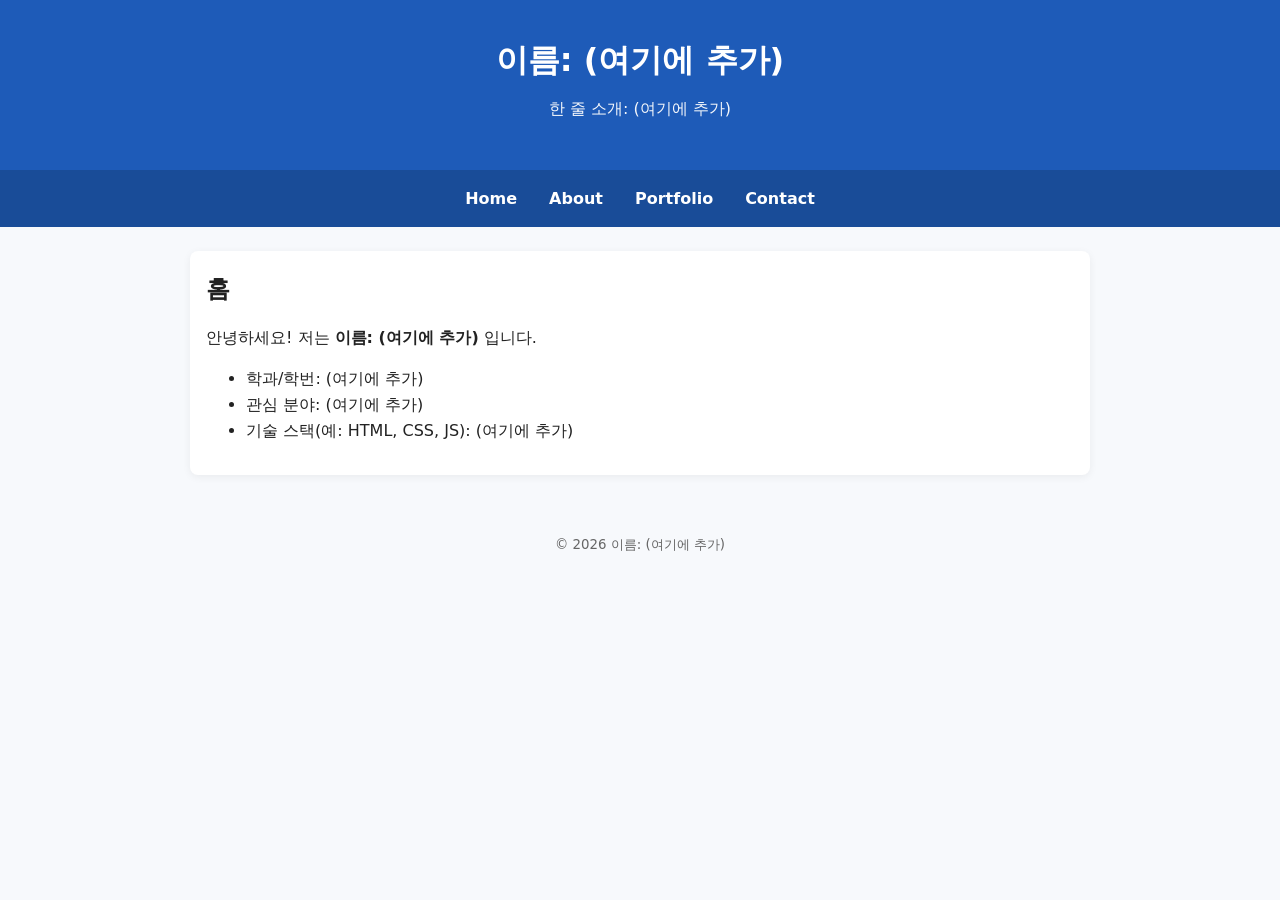
==== index.html @ 601734fd "Add files via upload" ====
<!DOCTYPE html>
<html lang="ko">
<head>
  <meta charset="UTF-8" />
  <meta name="viewport" content="width=device-width, initial-scale=1.0"/>
  <title>인터넷활용 실습 템플릿</title>
  <link rel="stylesheet" href="style.css">
</head>
<body>
<header>
  <h1>이름: (여기에 추가)</h1>
  <p class="subtitle">한 줄 소개: (여기에 추가)</p>
</header>
<nav>
  <a href="index.html">Home</a>
  <a href="about.html">About</a>
  <a href="portfolio.html">Portfolio</a>
  <a href="contact.html">Contact</a>
</nav>
<main class="container">
<section>
  <h2>홈</h2>
  <p>안녕하세요! 저는 <strong>이름: (여기에 추가)</strong> 입니다.</p>
  <ul>
    <li>학과/학번: (여기에 추가)</li>
    <li>관심 분야: (여기에 추가)</li>
    <li>기술 스택(예: HTML, CSS, JS): (여기에 추가)</li>
  </ul>
</section>
</main>
<footer>
  <small>&copy; <span id="year"></span> 이름: (여기에 추가)</small>
</footer>
<script src="script.js"></script>
</body>
</html>
---- style.css ----
/* =============================================================
   색상 테마는 "여기"에서 바꿉니다. (파랑 계열 기본)
   원하는 색상 코드로 아래 4가지만 바꿔보세요.
   ------------------------------------------------------------- */
:root {
  --primary: #1e5bb8;      /* 메인 포인트 색상 */
  --primary-dark: #194c98; /* 호버/진한 포인트 */
  --bg: #f7f9fc;           /* 전체 배경 색 */
  --text: #222222;         /* 본문 글자 색 */
}
/* ============================================================= */

* { box-sizing: border-box; }
body {
  margin: 0;
  font-family: system-ui, -apple-system, "Segoe UI", Roboto, "Noto Sans KR", Arial, sans-serif;
  background: var(--bg);
  color: var(--text);
  line-height: 1.6;
}

header {
  padding: 2rem 1rem;
  text-align: center;
  background: var(--primary);
  color: #ffffff;
}
header .subtitle { margin-top: .25rem; opacity: .95; }

nav {
  background: var(--primary-dark);
  display: flex;
  gap: 1rem;
  padding: .75rem 1rem;
  justify-content: center;
  flex-wrap: wrap;
}
nav a {
  color: #ffffff;
  text-decoration: none;
  font-weight: 600;
  padding: .25rem .5rem;
}
nav a:hover { text-decoration: underline; }

.container {
  max-width: 900px;
  margin: 1.5rem auto;
  padding: 1rem;
  background: #ffffff;
  border-radius: 8px;
  box-shadow: 0 2px 8px rgba(0,0,0,.06);
}

section { margin-bottom: 1rem; }
h1, h2, h3 { margin: .2rem 0 .6rem; }

.contact-form {
  display: grid;
  grid-template-columns: 1fr;
  gap: .5rem;
  margin-top: 1rem;
}
input, textarea {
  width: 100%;
  padding: .6rem;
  border: 1px solid #ddd;
  border-radius: 6px;
  font: inherit;
}
button {
  padding: .6rem .8rem;
  border: none;
  border-radius: 6px;
  background: var(--primary);
  color: #fff;
  cursor: pointer;
  font-weight: 600;
}
button:hover { background: var(--primary-dark); }

footer {
  text-align: center;
  padding: 2rem 1rem;
  color: #666;
}

@media (max-width: 600px) {
  header h1 { font-size: 1.25rem; }
  .container { margin: 1rem; padding: .75rem; }
}
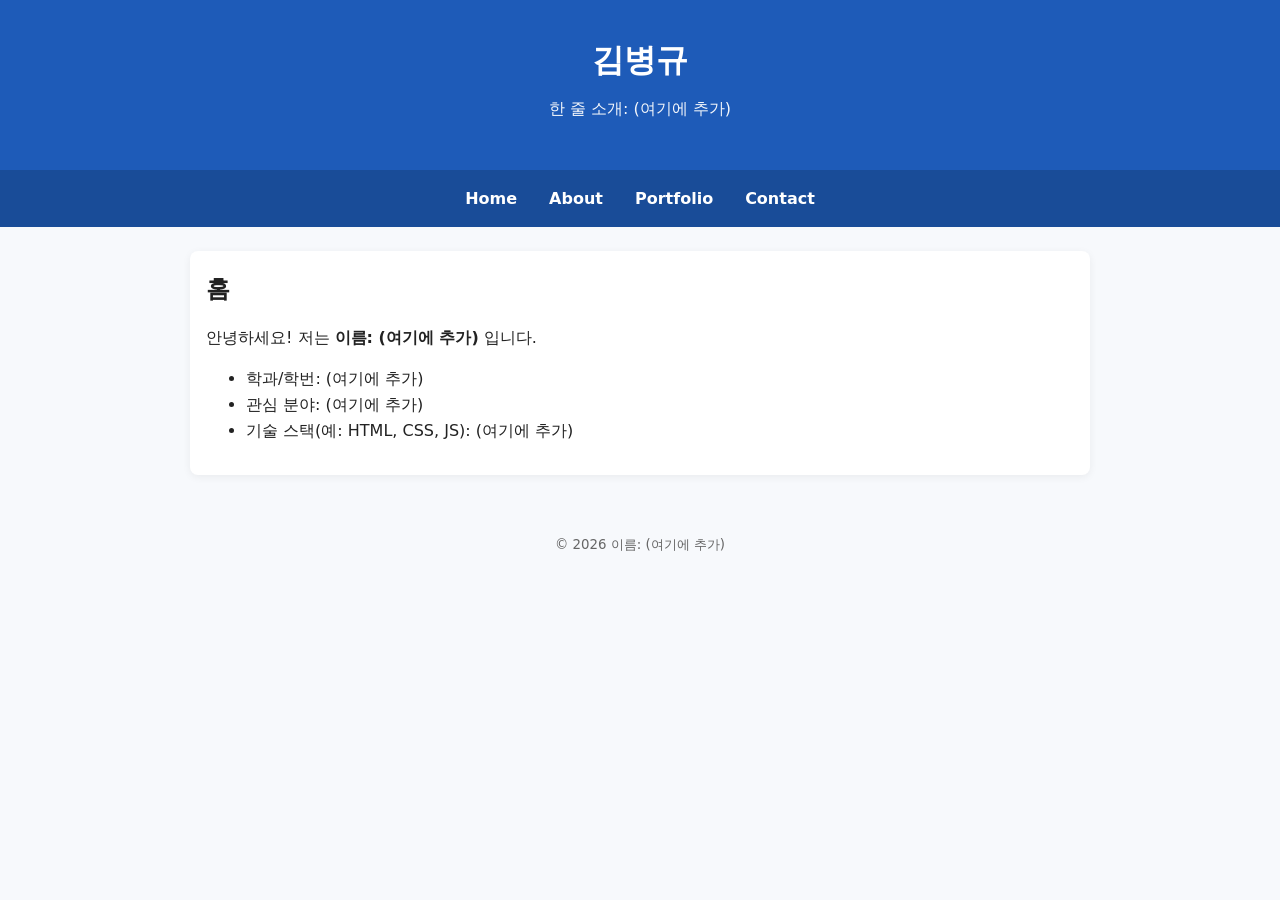
==== commit 87030d36: "Add files via upload" ====
--- a/index.html
+++ b/index.html
@@ -8,7 +8,7 @@
 </head>
 <body>
 <header>
-  <h1>이름: (여기에 추가)</h1>
+  <h1>김병규</h1>
   <p class="subtitle">한 줄 소개: (여기에 추가)</p>
 </header>
 <nav>
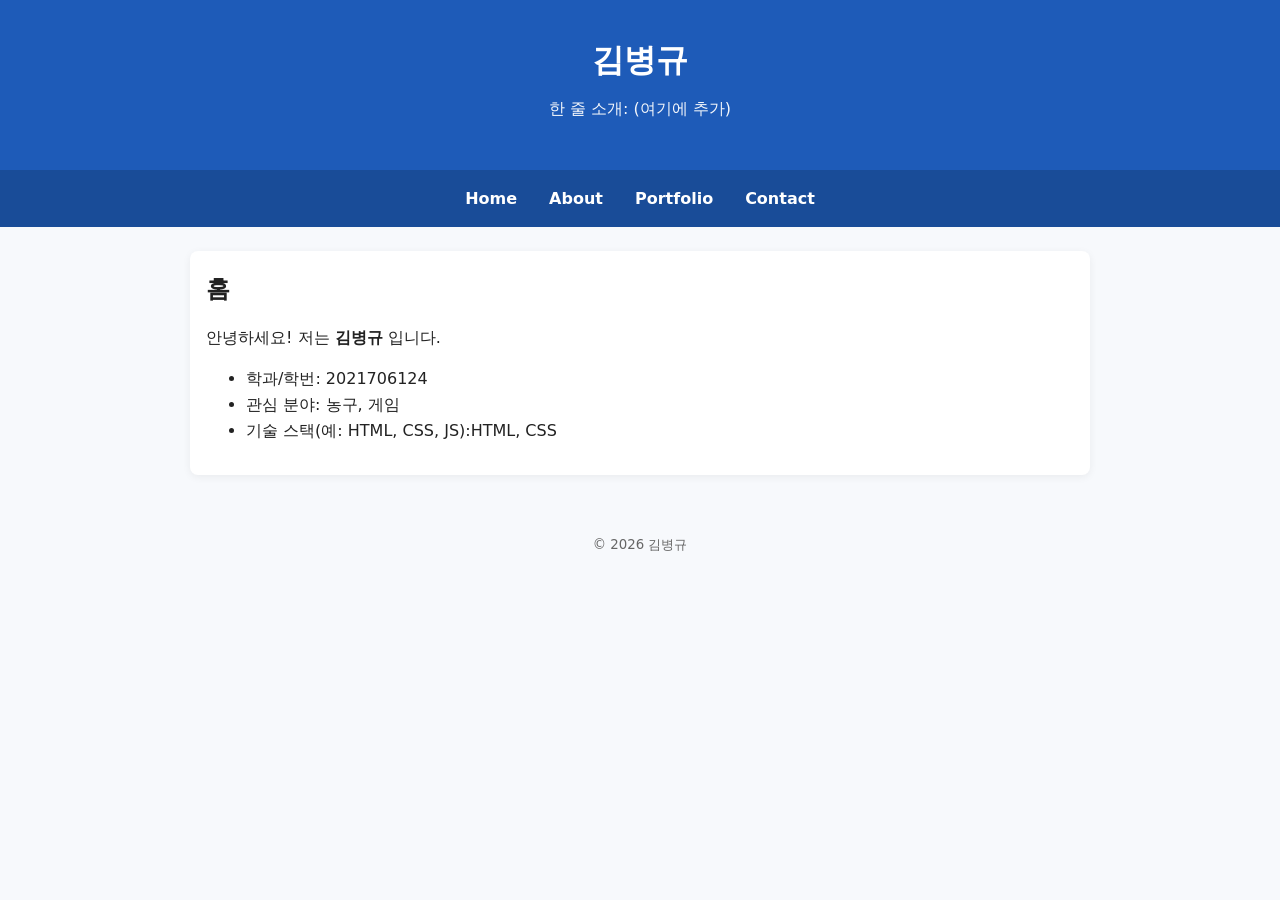
==== commit 6488fbed: "Add files via upload" ====
--- a/index.html
+++ b/index.html
@@ -20,16 +20,16 @@
 <main class="container">
 <section>
   <h2>홈</h2>
-  <p>안녕하세요! 저는 <strong>이름: (여기에 추가)</strong> 입니다.</p>
+  <p>안녕하세요! 저는 <strong>김병규</strong> 입니다.</p>
   <ul>
-    <li>학과/학번: (여기에 추가)</li>
-    <li>관심 분야: (여기에 추가)</li>
-    <li>기술 스택(예: HTML, CSS, JS): (여기에 추가)</li>
+    <li>학과/학번: 2021706124</li>
+    <li>관심 분야: 농구, 게임</li>
+    <li>기술 스택(예: HTML, CSS, JS):HTML, CSS </li>
   </ul>
 </section>
 </main>
 <footer>
-  <small>&copy; <span id="year"></span> 이름: (여기에 추가)</small>
+  <small>&copy; <span id="year"></span> 김병규</small>
 </footer>
 <script src="script.js"></script>
 </body>
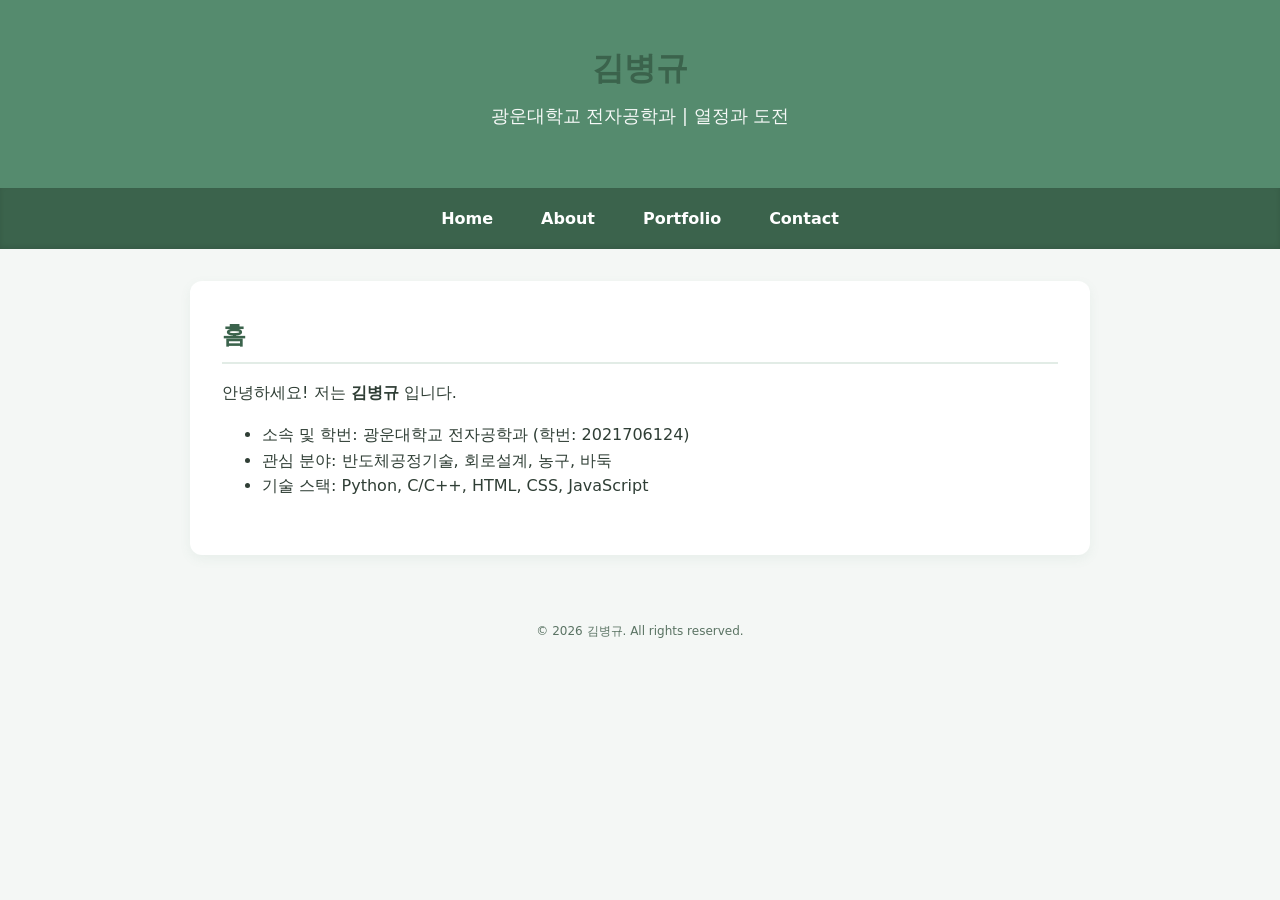
==== commit 5a90610c: "Add files via upload" ====
--- a/index.html
+++ b/index.html
@@ -3,13 +3,13 @@
 <head>
   <meta charset="UTF-8" />
   <meta name="viewport" content="width=device-width, initial-scale=1.0"/>
-  <title>인터넷활용 실습 템플릿</title>
+  <title>김병규 - 홈</title>
   <link rel="stylesheet" href="style.css">
 </head>
 <body>
 <header>
   <h1>김병규</h1>
-  <p class="subtitle">한 줄 소개: (여기에 추가)</p>
+  <p class="subtitle">광운대학교 전자공학과 | 열정과 도전</p>
 </header>
 <nav>
   <a href="index.html">Home</a>
@@ -22,14 +22,14 @@
   <h2>홈</h2>
   <p>안녕하세요! 저는 <strong>김병규</strong> 입니다.</p>
   <ul>
-    <li>학과/학번: 2021706124</li>
-    <li>관심 분야: 농구, 게임</li>
-    <li>기술 스택(예: HTML, CSS, JS):HTML, CSS </li>
+    <li>소속 및 학번: 광운대학교 전자공학과 (학번: 2021706124)</li>
+    <li>관심 분야: 반도체공정기술, 회로설계, 농구, 바둑</li>
+    <li>기술 스택: Python, C/C++, HTML, CSS, JavaScript</li>
   </ul>
 </section>
 </main>
 <footer>
-  <small>&copy; <span id="year"></span> 김병규</small>
+  <small>&copy; <span id="year"></span> 김병규. All rights reserved.</small>
 </footer>
 <script src="script.js"></script>
 </body>
--- a/style.css
+++ b/style.css
@@ -1,12 +1,11 @@
 /* =============================================================
-   색상 테마는 "여기"에서 바꿉니다. (파랑 계열 기본)
-   원하는 색상 코드로 아래 4가지만 바꿔보세요.
+   파스텔 초록색 테마
    ------------------------------------------------------------- */
 :root {
-  --primary: #1e5bb8;      /* 메인 포인트 색상 */
-  --primary-dark: #194c98; /* 호버/진한 포인트 */
-  --bg: #f7f9fc;           /* 전체 배경 색 */
-  --text: #222222;         /* 본문 글자 색 */
+  --primary: #558b6e;      /* 메인 포인트 색상 (세련된 파스텔 그린) */
+  --primary-dark: #3b634c; /* 호버/진한 포인트 */
+  --bg: #f4f7f5;           /* 전체 부드러운 초록빛 배경 */
+  --text: #2f3e35;         /* 본문 글자 색 */
 }
 /* ============================================================= */
 
@@ -20,72 +19,100 @@
 }
 
 header {
-  padding: 2rem 1rem;
+  padding: 2.5rem 1rem;
   text-align: center;
   background: var(--primary);
   color: #ffffff;
+  box-shadow: 0 2px 4px rgba(0,0,0,0.05);
 }
-header .subtitle { margin-top: .25rem; opacity: .95; }
+header h1 {
+  margin-bottom: 0.5rem;
+  font-size: 2rem;
+}
+header .subtitle { margin-top: .25rem; opacity: .95; font-size: 1.1rem; }
 
 nav {
   background: var(--primary-dark);
   display: flex;
-  gap: 1rem;
-  padding: .75rem 1rem;
+  gap: 1.5rem;
+  padding: 0.85rem 1rem;
   justify-content: center;
   flex-wrap: wrap;
+  box-shadow: inset 0 -2px 5px rgba(0,0,0,0.1);
 }
 nav a {
   color: #ffffff;
   text-decoration: none;
   font-weight: 600;
-  padding: .25rem .5rem;
+  padding: .25rem .75rem;
+  border-radius: 4px;
+  transition: background 0.2s;
 }
-nav a:hover { text-decoration: underline; }
+nav a:hover { 
+  background: rgba(255, 255, 255, 0.2);
+  text-decoration: none; 
+}
 
 .container {
   max-width: 900px;
-  margin: 1.5rem auto;
-  padding: 1rem;
+  margin: 2rem auto;
+  padding: 2rem;
   background: #ffffff;
-  border-radius: 8px;
-  box-shadow: 0 2px 8px rgba(0,0,0,.06);
+  border-radius: 12px;
+  box-shadow: 0 4px 12px rgba(85, 139, 110, 0.08);
 }
 
-section { margin-bottom: 1rem; }
-h1, h2, h3 { margin: .2rem 0 .6rem; }
+section { margin-bottom: 1.5rem; }
+h1, h2, h3 { margin: .2rem 0 .6rem; color: var(--primary-dark); }
+h2 {
+  border-bottom: 2px solid #e2ece6;
+  padding-bottom: 0.5rem;
+}
 
 .contact-form {
   display: grid;
   grid-template-columns: 1fr;
-  gap: .5rem;
+  gap: .75rem;
   margin-top: 1rem;
+}
+label {
+  font-weight: 600;
+  font-size: 0.95rem;
 }
 input, textarea {
   width: 100%;
-  padding: .6rem;
-  border: 1px solid #ddd;
+  padding: .75rem;
+  border: 1px solid #d0dfd6;
   border-radius: 6px;
   font: inherit;
+  background: #fafcfb;
+}
+input:focus, textarea:focus {
+  outline: none;
+  border-color: var(--primary);
+  box-shadow: 0 0 0 3px rgba(85, 139, 110, 0.15);
 }
 button {
-  padding: .6rem .8rem;
+  padding: .75rem 1rem;
   border: none;
   border-radius: 6px;
   background: var(--primary);
   color: #fff;
   cursor: pointer;
   font-weight: 600;
+  font-size: 1rem;
+  transition: background 0.2s;
 }
 button:hover { background: var(--primary-dark); }
 
 footer {
   text-align: center;
   padding: 2rem 1rem;
-  color: #666;
+  color: #5a7363;
+  font-size: 0.9rem;
 }
 
 @media (max-width: 600px) {
-  header h1 { font-size: 1.25rem; }
-  .container { margin: 1rem; padding: .75rem; }
+  header h1 { font-size: 1.5rem; }
+  .container { margin: 1rem; padding: 1rem; }
 }
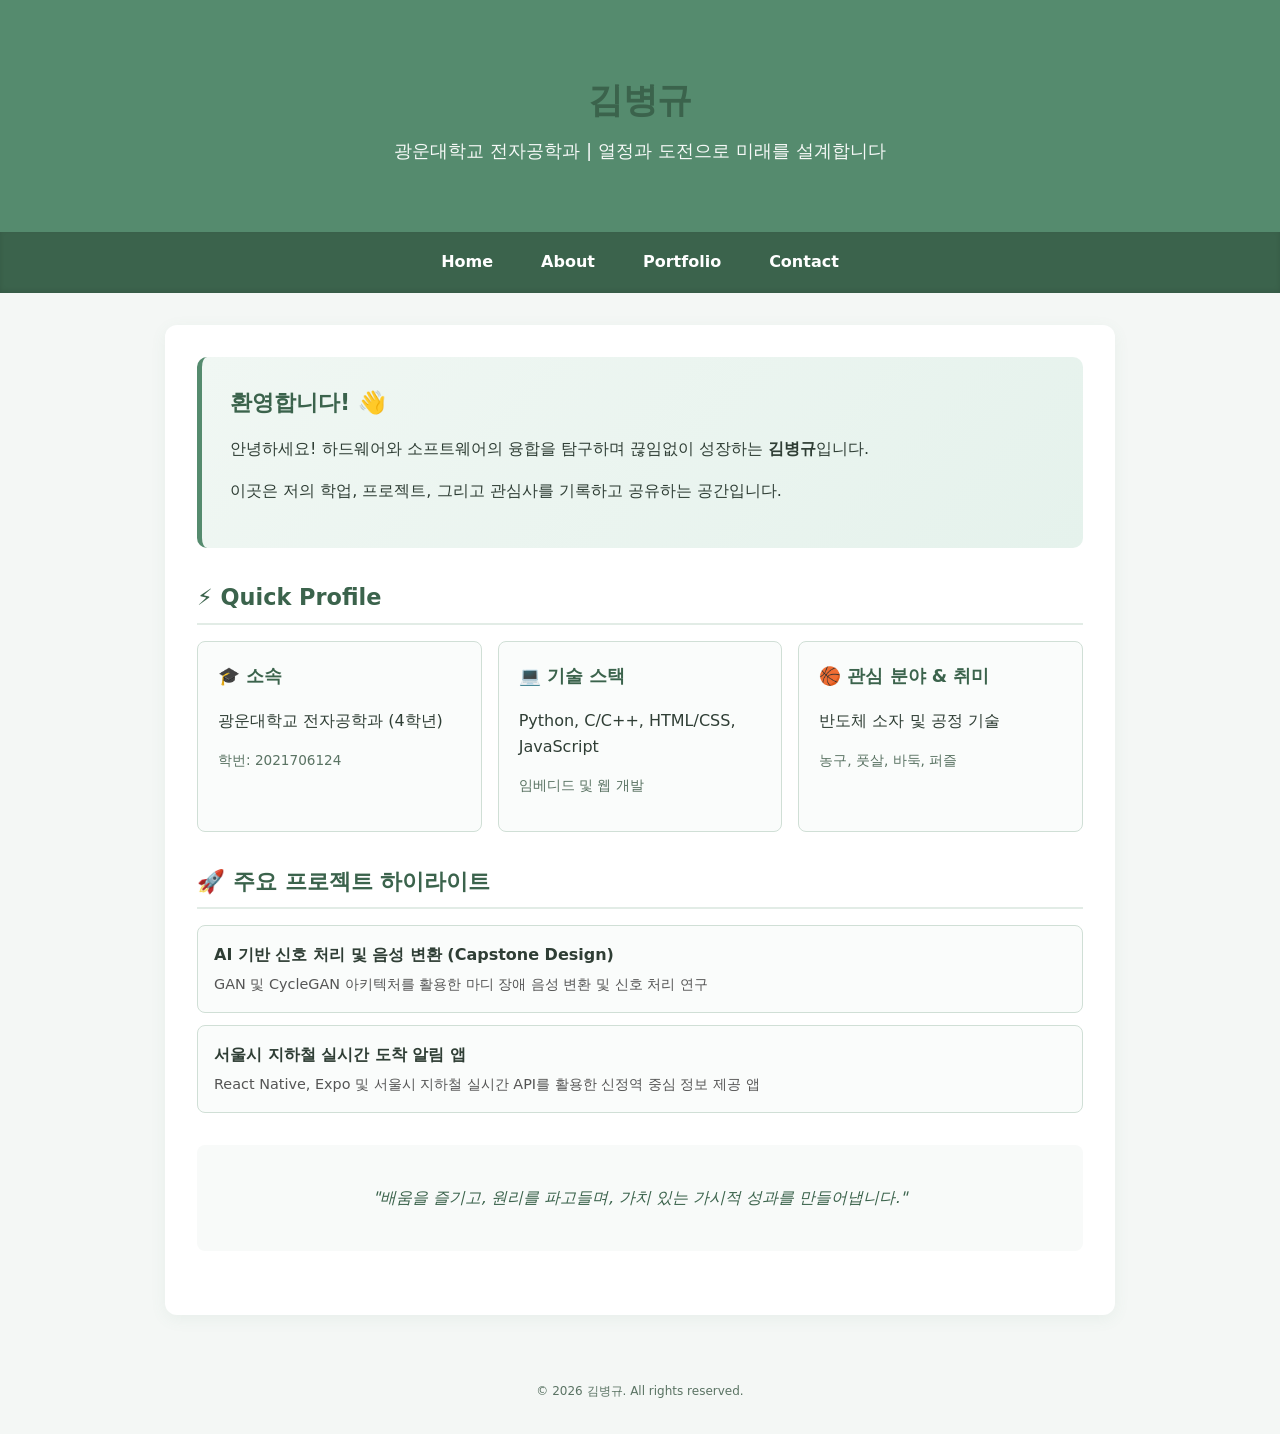
==== commit 53bd4ca4: "Add files via upload" ====
--- a/index.html
+++ b/index.html
@@ -9,7 +9,7 @@
 <body>
 <header>
   <h1>김병규</h1>
-  <p class="subtitle">광운대학교 전자공학과 | 열정과 도전</p>
+  <p class="subtitle">광운대학교 전자공학과 | 열정과 도전으로 미래를 설계합니다</p>
 </header>
 <nav>
   <a href="index.html">Home</a>
@@ -18,15 +18,50 @@
   <a href="contact.html">Contact</a>
 </nav>
 <main class="container">
-<section>
-  <h2>홈</h2>
-  <p>안녕하세요! 저는 <strong>김병규</strong> 입니다.</p>
-  <ul>
-    <li>소속 및 학번: 광운대학교 전자공학과 (학번: 2021706124)</li>
-    <li>관심 분야: 반도체공정기술, 회로설계, 농구, 바둑</li>
-    <li>기술 스택: Python, C/C++, HTML, CSS, JavaScript</li>
-  </ul>
-</section>
+  <section class="hero-card">
+    <h2>환영합니다! 👋</h2>
+    <p>안녕하세요! 하드웨어와 소프트웨어의 융합을 탐구하며 끊임없이 성장하는 <strong>김병규</strong>입니다.</p>
+    <p>이곳은 저의 학업, 프로젝트, 그리고 관심사를 기록하고 공유하는 공간입니다.</p>
+  </section>
+
+  <section>
+    <h2>⚡ Quick Profile</h2>
+    <div class="grid-cards">
+      <div class="card">
+        <h3>🎓 소속</h3>
+        <p>광운대학교 전자공학과 (4학년)</p>
+        <p class="card-sub">학번: 2021706124</p>
+      </div>
+      <div class="card">
+        <h3>💻 기술 스택</h3>
+        <p>Python, C/C++, HTML/CSS, JavaScript</p>
+        <p class="card-sub">임베디드 및 웹 개발</p>
+      </div>
+      <div class="card">
+        <h3>🏀 관심 분야 & 취미</h3>
+        <p>반도체 소자 및 공정 기술</p>
+        <p class="card-sub">농구, 풋살, 바둑, 퍼즐</p>
+      </div>
+    </div>
+  </section>
+
+  <section>
+    <h2>🚀 주요 프로젝트 하이라이트</h2>
+    <ul class="highlight-list">
+      <li>
+        <strong>AI 기반 신호 처리 및 음성 변환 (Capstone Design)</strong><br>
+        <span class="desc">GAN 및 CycleGAN 아키텍처를 활용한 마디 장애 음성 변환 및 신호 처리 연구</span>
+      </li>
+      <li>
+        <strong>서울시 지하철 실시간 도착 알림 앱</strong><br>
+        <span class="desc">React Native, Expo 및 서울시 지하철 실시간 API를 활용한 신정역 중심 정보 제공 앱</span>
+      </li>
+    </ul>
+  </section>
+
+  <section class="quote-section">
+    <blockquote>"배움을 즐기고, 원리를 파고들며, 가치 있는 가시적 성과를 만들어냅니다."</blockquote>
+  </section>
 </main>
 <footer>
   <small>&copy; <span id="year"></span> 김병규. All rights reserved.</small>
--- a/style.css
+++ b/style.css
@@ -1,13 +1,14 @@
 /* =============================================================
-   파스텔 초록색 테마
+   파스텔 초록색 테마 (업그레이드된 홈 화면 스타일)
    ------------------------------------------------------------- */
 :root {
   --primary: #558b6e;      /* 메인 포인트 색상 (세련된 파스텔 그린) */
   --primary-dark: #3b634c; /* 호버/진한 포인트 */
   --bg: #f4f7f5;           /* 전체 부드러운 초록빛 배경 */
   --text: #2f3e35;         /* 본문 글자 색 */
+  --card-bg: #fafcfb;      /* 카드 배경 색 */
+  --border-color: #d0dfd6; /* 테두리 색상 */
 }
-/* ============================================================= */
 
 * { box-sizing: border-box; }
 body {
@@ -19,17 +20,22 @@
 }
 
 header {
-  padding: 2.5rem 1rem;
+  padding: 3rem 1rem;
   text-align: center;
   background: var(--primary);
   color: #ffffff;
-  box-shadow: 0 2px 4px rgba(0,0,0,0.05);
+  box-shadow: 0 2px 6px rgba(0,0,0,0.06);
 }
 header h1 {
   margin-bottom: 0.5rem;
-  font-size: 2rem;
+  font-size: 2.2rem;
+  letter-spacing: -0.5px;
 }
-header .subtitle { margin-top: .25rem; opacity: .95; font-size: 1.1rem; }
+header .subtitle { 
+  margin-top: .25rem; 
+  opacity: .95; 
+  font-size: 1.15rem; 
+}
 
 nav {
   background: var(--primary-dark);
@@ -50,60 +56,93 @@
 }
 nav a:hover { 
   background: rgba(255, 255, 255, 0.2);
-  text-decoration: none; 
 }
 
 .container {
-  max-width: 900px;
+  max-width: 950px;
   margin: 2rem auto;
   padding: 2rem;
   background: #ffffff;
   border-radius: 12px;
-  box-shadow: 0 4px 12px rgba(85, 139, 110, 0.08);
+  box-shadow: 0 4px 16px rgba(85, 139, 110, 0.08);
 }
 
-section { margin-bottom: 1.5rem; }
-h1, h2, h3 { margin: .2rem 0 .6rem; color: var(--primary-dark); }
+section { margin-bottom: 2rem; }
+h1, h2, h3 { color: var(--primary-dark); }
 h2 {
+  font-size: 1.4rem;
   border-bottom: 2px solid #e2ece6;
   padding-bottom: 0.5rem;
+  margin-bottom: 1rem;
 }
 
-.contact-form {
+.hero-card {
+  background: linear-gradient(135deg, #f0f7f3 0%, #e5f2ec 100%);
+  padding: 1.75rem;
+  border-radius: 10px;
+  border-left: 5px solid var(--primary);
+  margin-bottom: 2rem;
+}
+.hero-card h2 {
+  border: none;
+  padding: 0;
+  margin-top: 0;
+}
+
+.grid-cards {
   display: grid;
-  grid-template-columns: 1fr;
-  gap: .75rem;
-  margin-top: 1rem;
+  grid-template-columns: repeat(auto-fit, minmax(260px, 1fr));
+  gap: 1rem;
 }
-label {
-  font-weight: 600;
-  font-size: 0.95rem;
+
+.card {
+  background: var(--card-bg);
+  border: 1px solid var(--border-color);
+  padding: 1.25rem;
+  border-radius: 8px;
+  transition: transform 0.2s, box-shadow 0.2s;
 }
-input, textarea {
-  width: 100%;
-  padding: .75rem;
-  border: 1px solid #d0dfd6;
-  border-radius: 6px;
-  font: inherit;
-  background: #fafcfb;
+.card:hover {
+  transform: translateY(-3px);
+  box-shadow: 0 4px 10px rgba(85, 139, 110, 0.1);
 }
-input:focus, textarea:focus {
-  outline: none;
-  border-color: var(--primary);
-  box-shadow: 0 0 0 3px rgba(85, 139, 110, 0.15);
+.card h3 {
+  margin-top: 0;
+  font-size: 1.1rem;
 }
-button {
-  padding: .75rem 1rem;
-  border: none;
-  border-radius: 6px;
-  background: var(--primary);
-  color: #fff;
-  cursor: pointer;
-  font-weight: 600;
-  font-size: 1rem;
-  transition: background 0.2s;
+.card-sub {
+  font-size: 0.85rem;
+  color: #5a7363;
+  margin-top: 0.5rem;
 }
-button:hover { background: var(--primary-dark); }
+
+.highlight-list {
+  list-style: none;
+  padding: 0;
+}
+.highlight-list li {
+  background: var(--card-bg);
+  border: 1px solid var(--border-color);
+  padding: 1rem;
+  border-radius: 8px;
+  margin-bottom: 0.75rem;
+}
+.highlight-list .desc {
+  font-size: 0.9rem;
+  color: #555;
+  display: inline-block;
+  margin-top: 0.3rem;
+}
+
+.quote-section {
+  text-align: center;
+  padding: 1.5rem;
+  background: #f8faf9;
+  border-radius: 8px;
+  font-style: italic;
+  color: var(--primary-dark);
+  font-weight: 500;
+}
 
 footer {
   text-align: center;
@@ -113,6 +152,6 @@
 }
 
 @media (max-width: 600px) {
-  header h1 { font-size: 1.5rem; }
+  header h1 { font-size: 1.6rem; }
   .container { margin: 1rem; padding: 1rem; }
 }
